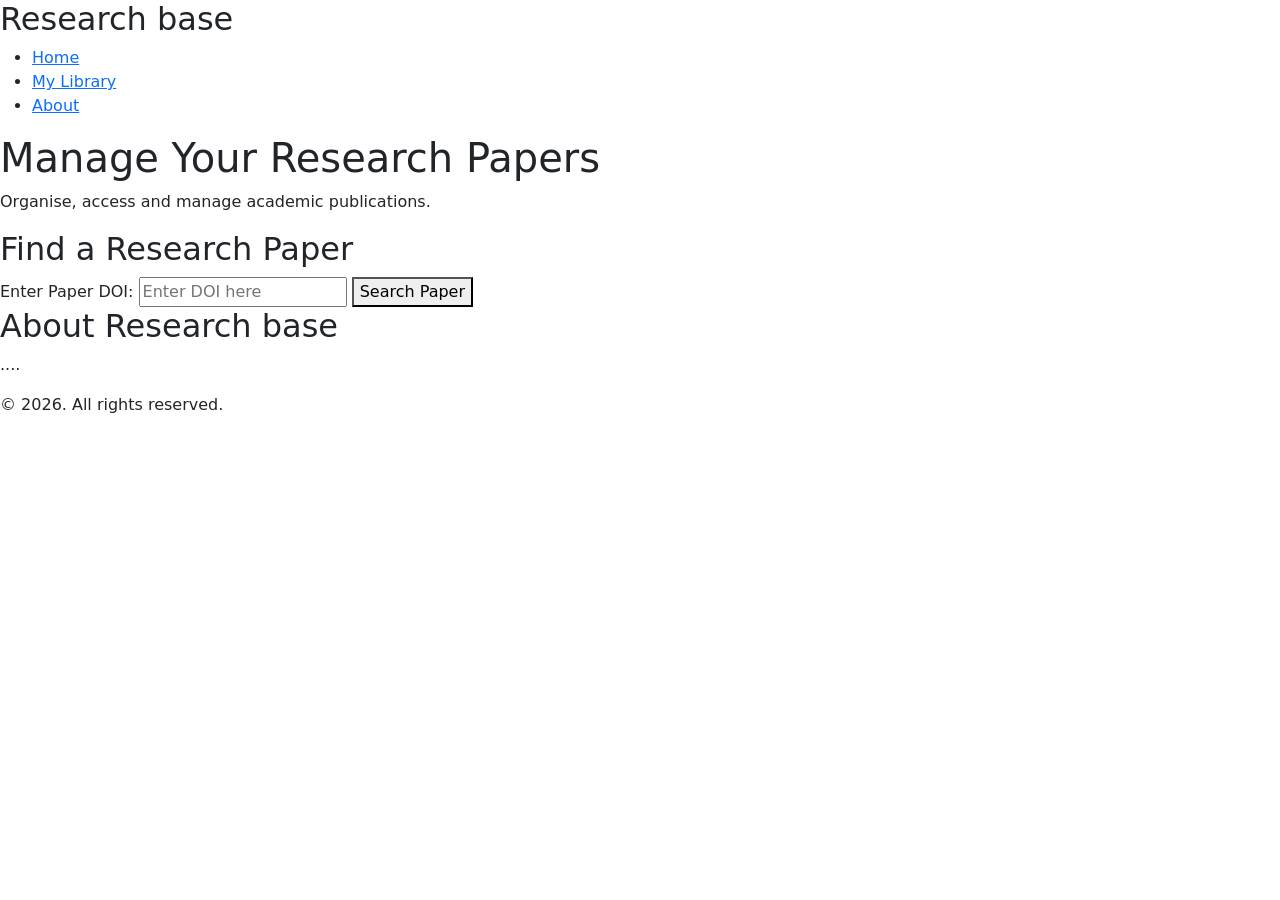
==== UI/index.html @ 4580ebfd "Three page frontend structure" ====
<!DOCTYPE html>
<html lang="en">
<head>
    <meta charset="UTF-8">
    <meta name="viewport" content="width=device-width, initial-scale=1.0">
    <title>Research base</title>
    <link href="https://cdn.jsdelivr.net/npm/bootstrap@5.3.8/dist/css/bootstrap.min.css"
      rel="stylesheet">
</head>
<body>

    <!--Navigation Bar -->
    <header>
        <nav>
            <h2>Research base</h2>

            <ul>
                <li><a href="index.html">Home</a></li>
                <li><a href="inventory.html">My Library</a></li>
                <li><a href="index.html#about">About</a></li>
            </ul>
        </nav>
    </header>


    <main>

        <!--Hero Section -->
        <section id="hero">
            <h1>Manage Your Research Papers</h1>
            <p>Organise, access and manage academic publications.</p>
        </section>


        <!--DOI Search Section -->
        <section id="doi-search">
            <h2>Find a Research Paper</h2>

            <form>
                <label for="doi">Enter Paper DOI:</label>
                <input type="text" id="doi" name="doi"
                    placeholder="Enter DOI here">

                <button type="submit">Search Paper</button>
            </form>
        </section>



        <!-- About Section -->
        <section id="about">
            <h2>About Research base</h2>
            <p>....</p>
        </section>

    </main>


    <!-- Footer -->
    <footer>
        <p>&copy; 2026. All rights reserved.</p>
    </footer>


    <!-- Bootstrap and JavaScript -->
    <script src="https://cdn.jsdelivr.net/npm/bootstrap@5.3.8/dist/js/bootstrap.bundle.min.js"></script>
    <script src="js/home.js"></script>
</body>
</html>
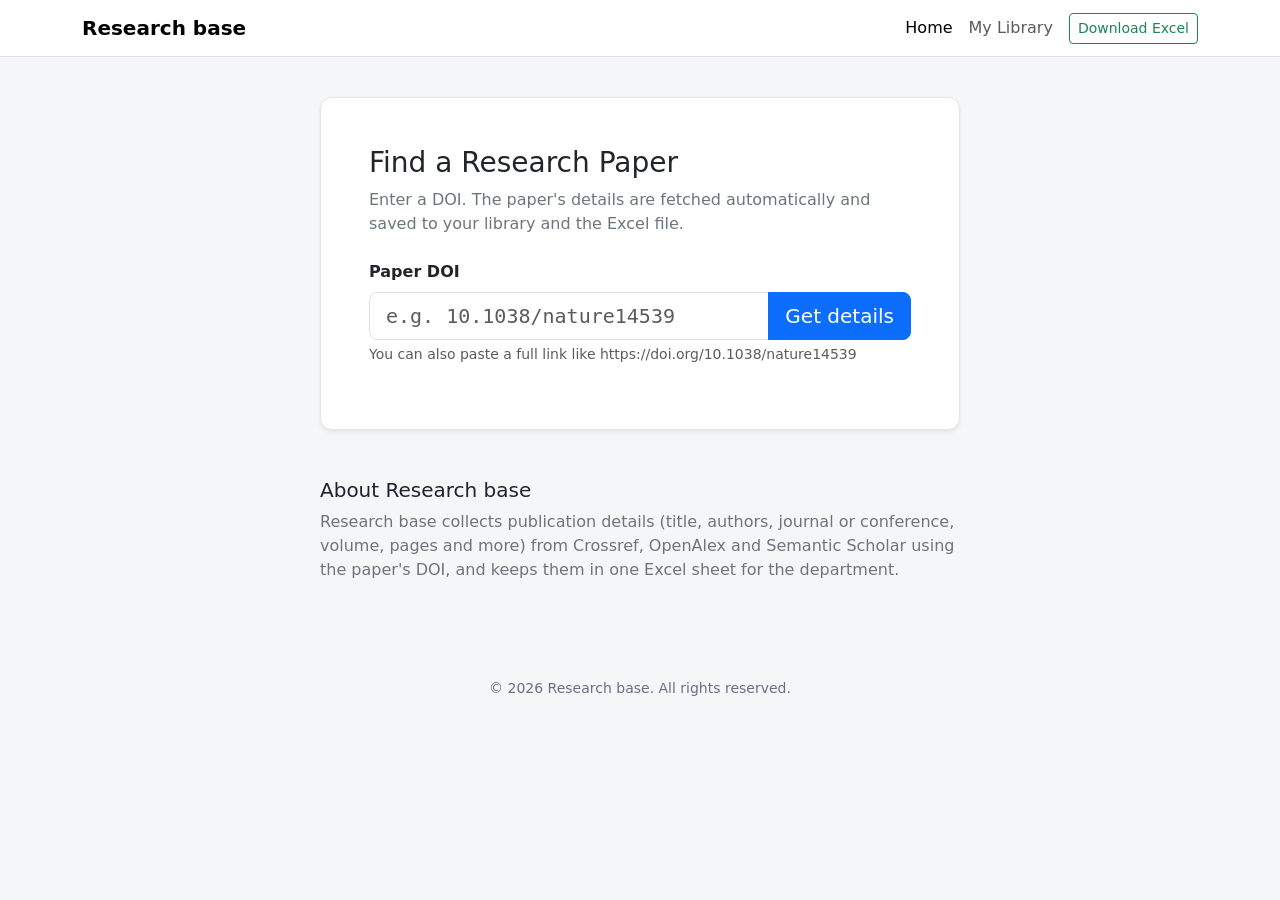
==== commit 342aebd6: "Backend: API, database, Excel file and connected pages Builds on the scraping branch (data retrieval" ====
--- a/UI/index.html
+++ b/UI/index.html
@@ -4,66 +4,65 @@
     <meta charset="UTF-8">
     <meta name="viewport" content="width=device-width, initial-scale=1.0">
     <title>Research base</title>
-    <link href="https://cdn.jsdelivr.net/npm/bootstrap@5.3.8/dist/css/bootstrap.min.css"
-      rel="stylesheet">
+    <link href="https://cdn.jsdelivr.net/npm/bootstrap@5.3.8/dist/css/bootstrap.min.css" rel="stylesheet">
+    <link rel="stylesheet" href="css/style.css">
 </head>
 <body>
 
-    <!--Navigation Bar -->
+    <!-- Navigation Bar -->
     <header>
-        <nav>
-            <h2>Research base</h2>
-
-            <ul>
-                <li><a href="index.html">Home</a></li>
-                <li><a href="inventory.html">My Library</a></li>
-                <li><a href="index.html#about">About</a></li>
-            </ul>
+        <nav class="navbar navbar-expand bg-white border-bottom">
+            <div class="container">
+                <a class="navbar-brand" href="index.html">Research base</a>
+                <ul class="navbar-nav ms-auto align-items-center">
+                    <li class="nav-item"><a class="nav-link active" href="index.html">Home</a></li>
+                    <li class="nav-item"><a class="nav-link" href="inventory.html">My Library</a></li>
+                    <li class="nav-item"><a class="btn btn-sm btn-outline-success ms-2" data-excel-link href="#">Download Excel</a></li>
+                </ul>
+            </div>
         </nav>
     </header>
 
+    <main class="container">
 
-    <main>
+        <!-- DOI Search Section -->
+        <section id="doi-search" class="card p-4 p-md-5 shadow-sm">
+            <h1 class="h3 mb-2">Find a Research Paper</h1>
+            <p class="text-secondary mb-4">
+                Enter a DOI. The paper's details are fetched automatically and saved to your library and the Excel file.
+            </p>
 
-        <!--Hero Section -->
-        <section id="hero">
-            <h1>Manage Your Research Papers</h1>
-            <p>Organise, access and manage academic publications.</p>
+            <form novalidate>
+                <label for="doi" class="form-label fw-semibold">Paper DOI</label>
+                <div class="input-group input-group-lg">
+                    <input type="text" id="doi" name="doi" class="form-control"
+                           placeholder="e.g. 10.1038/nature14539" autocomplete="off" spellcheck="false">
+                    <button type="submit" id="search-button" class="btn btn-primary">Get details</button>
+                </div>
+                <div class="form-text">You can also paste a full link like https://doi.org/10.1038/nature14539</div>
+            </form>
+
+            <div id="message" class="mt-3" role="alert"></div>
         </section>
 
-
-        <!--DOI Search Section -->
-        <section id="doi-search">
-            <h2>Find a Research Paper</h2>
-
-            <form>
-                <label for="doi">Enter Paper DOI:</label>
-                <input type="text" id="doi" name="doi"
-                    placeholder="Enter DOI here">
-
-                <button type="submit">Search Paper</button>
-            </form>
-        </section>
-
-
-
         <!-- About Section -->
-        <section id="about">
-            <h2>About Research base</h2>
-            <p>....</p>
+        <section id="about" class="mt-5 mx-auto" style="max-width: 640px;">
+            <h2 class="h5">About Research base</h2>
+            <p class="text-secondary">
+                Research base collects publication details (title, authors, journal or conference,
+                volume, pages and more) from Crossref, OpenAlex and Semantic Scholar using the paper's DOI,
+                and keeps them in one Excel sheet for the department.
+            </p>
         </section>
 
     </main>
 
-
     <!-- Footer -->
     <footer>
-        <p>&copy; 2026. All rights reserved.</p>
+        <p>&copy; 2026 Research base. All rights reserved.</p>
     </footer>
 
-
-    <!-- Bootstrap and JavaScript -->
-    <script src="https://cdn.jsdelivr.net/npm/bootstrap@5.3.8/dist/js/bootstrap.bundle.min.js"></script>
+    <script src="js/common.js"></script>
     <script src="js/home.js"></script>
 </body>
-</html>+</html>
--- a/UI/css/style.css
+++ b/UI/css/style.css
@@ -0,0 +1,121 @@
+body {
+    background: #f5f6f8;
+    color: #1c2430;
+}
+
+.navbar-brand {
+    font-weight: 700;
+}
+
+main {
+    padding-top: 2.5rem;
+    padding-bottom: 3rem;
+}
+
+.card {
+    border: 1px solid #e3e6eb;
+    border-radius: 12px;
+}
+
+/* Home page */
+#doi-search {
+    max-width: 640px;
+    margin: 0 auto;
+}
+
+input#doi {
+    font-family: ui-monospace, Menlo, Consolas, monospace;
+}
+
+/* Details page */
+.field-list {
+    display: grid;
+    grid-template-columns: 220px 1fr;
+    gap: 0.6rem 1.5rem;
+    margin: 0;
+}
+
+.field-list p {
+    margin: 0;
+    color: #667085;
+}
+
+.field-list span {
+    word-break: break-word;
+}
+
+.not-available {
+    color: #9aa1ad;
+    font-style: italic;
+}
+
+#paper-header h1 {
+    font-size: 1.6rem;
+    line-height: 1.35;
+}
+
+/* Library table */
+#paper-list td {
+    vertical-align: top;
+}
+
+.doi-cell {
+    font-family: ui-monospace, Menlo, Consolas, monospace;
+    font-size: 0.85rem;
+    white-space: nowrap;
+}
+
+footer {
+    color: #667085;
+    font-size: 0.875rem;
+    text-align: center;
+    padding: 2rem 0;
+}
+
+@media (max-width: 576px) {
+    .field-list {
+        grid-template-columns: 1fr;
+        gap: 0.15rem;
+    }
+
+    .field-list span {
+        margin-bottom: 0.6rem;
+    }
+}
+
+/* Details page: all 23 fields in one numbered table */
+.fields-table td, .fields-table th {
+    padding: 0.6rem 1rem;
+    vertical-align: top;
+}
+
+.fields-table .section-row th {
+    background: #eef2f8;
+    color: #1f4e8c;
+    font-size: 0.95rem;
+}
+
+.fields-table .field-no {
+    width: 3rem;
+    color: #9aa1ad;
+    text-align: right;
+}
+
+.fields-table .field-name {
+    width: 38%;
+    color: #475467;
+}
+
+.fields-table .field-value {
+    word-break: break-word;
+}
+
+.fields-table .na-row td {
+    background: #fafbfc;
+    color: #b0b6c0;
+}
+
+.fields-table .reason {
+    font-size: 0.8rem;
+    color: #9aa1ad;
+}
